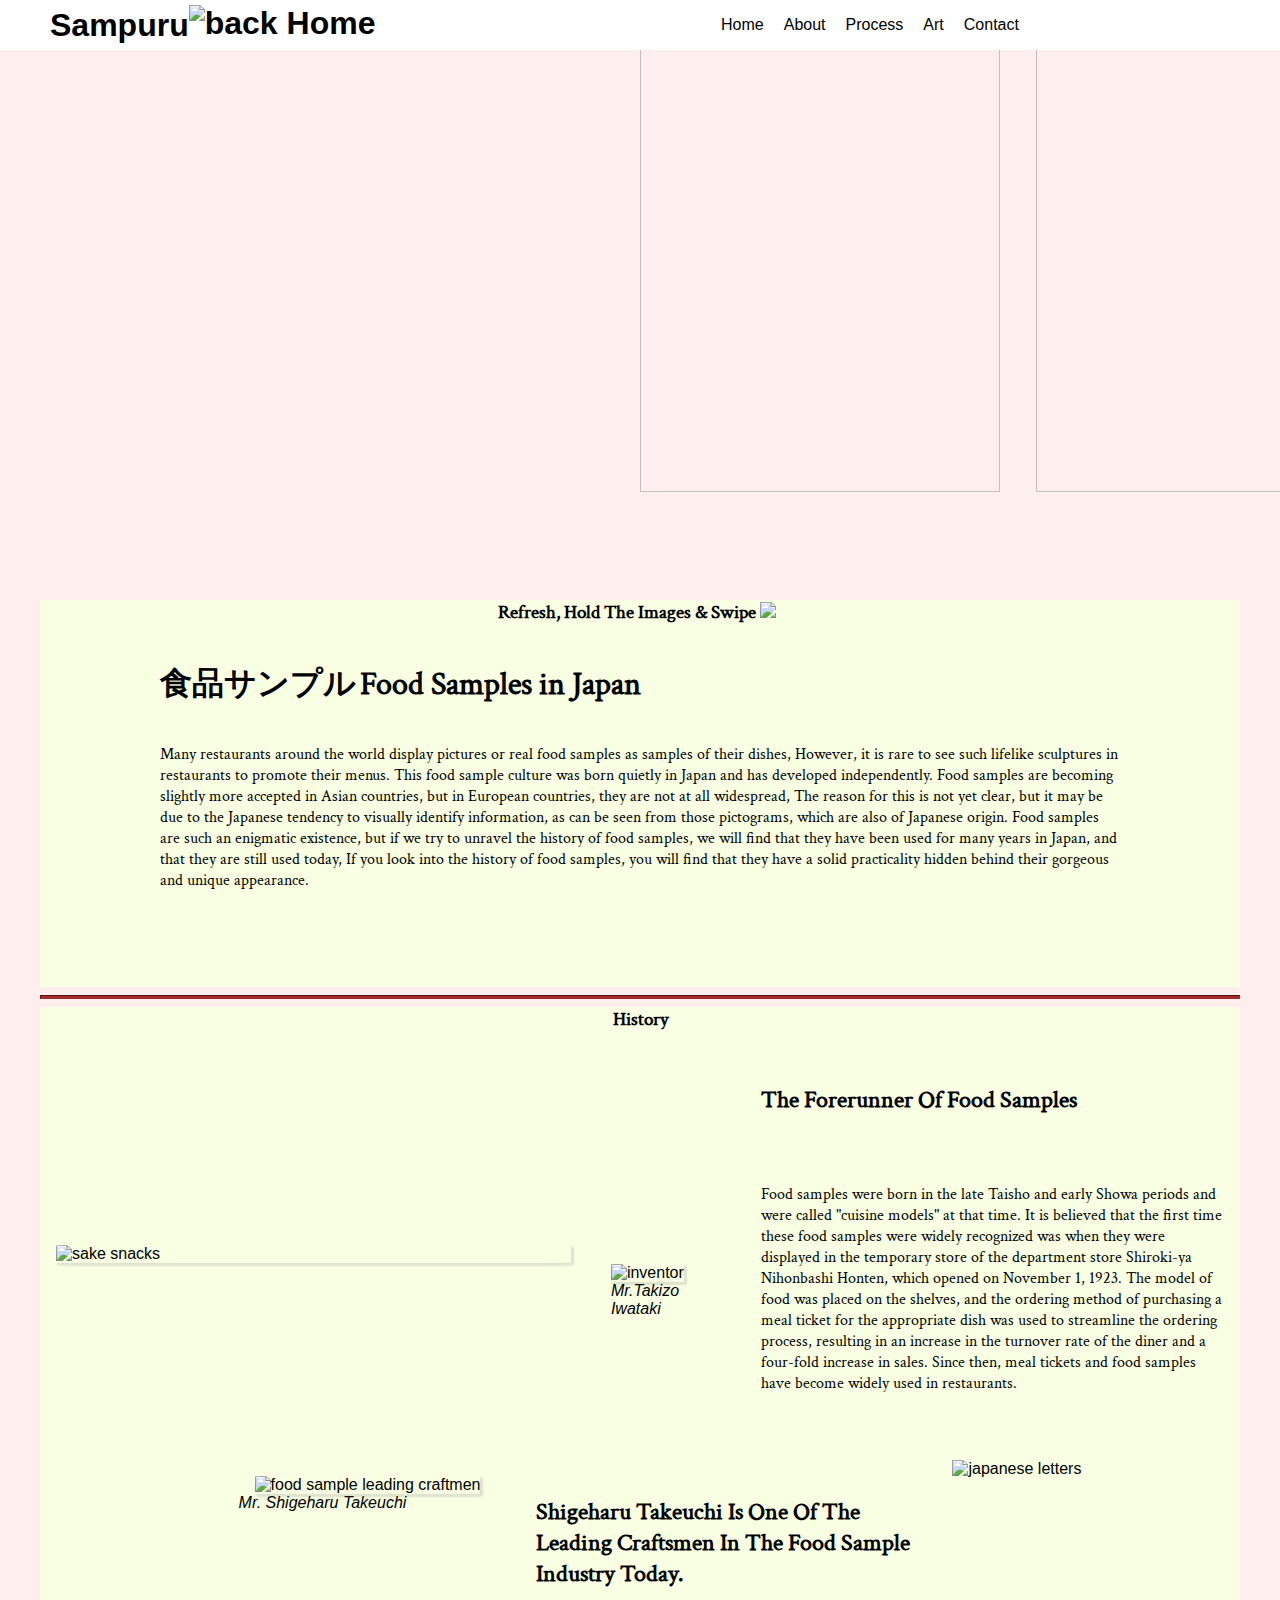
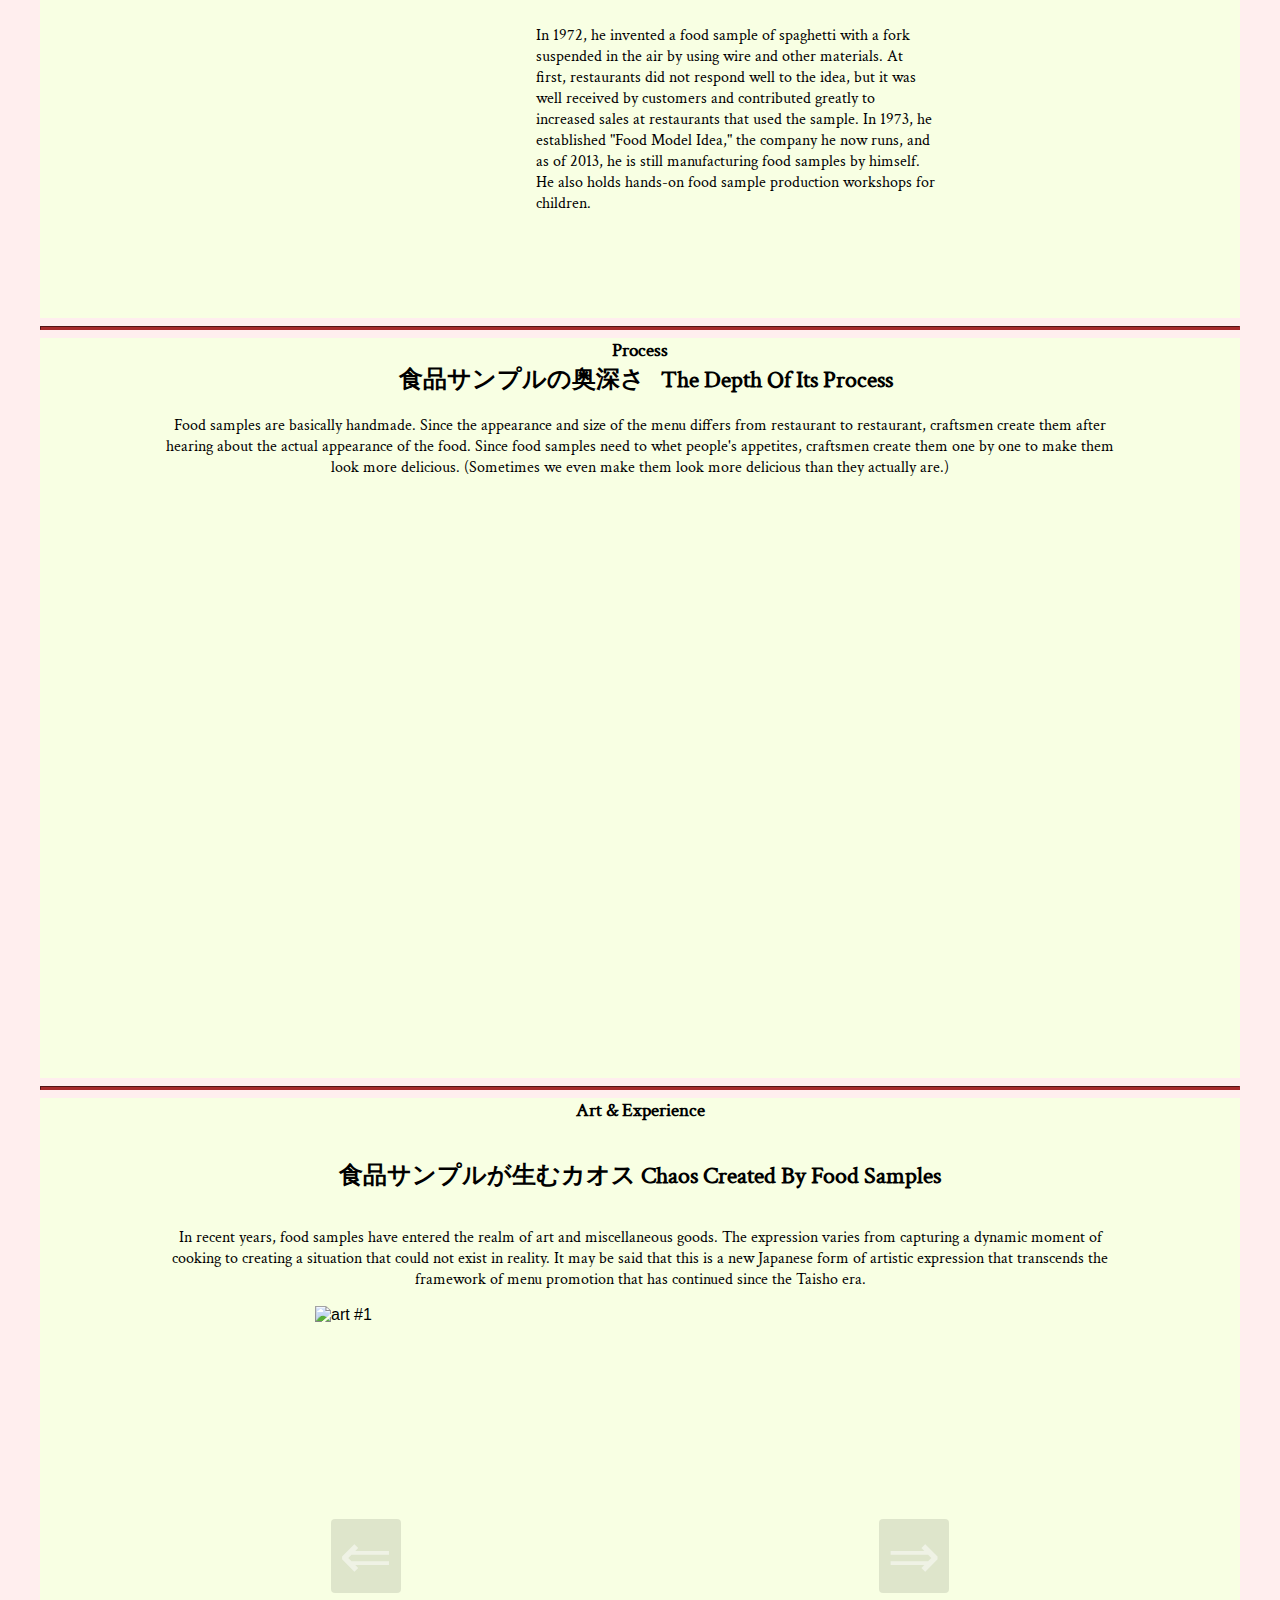
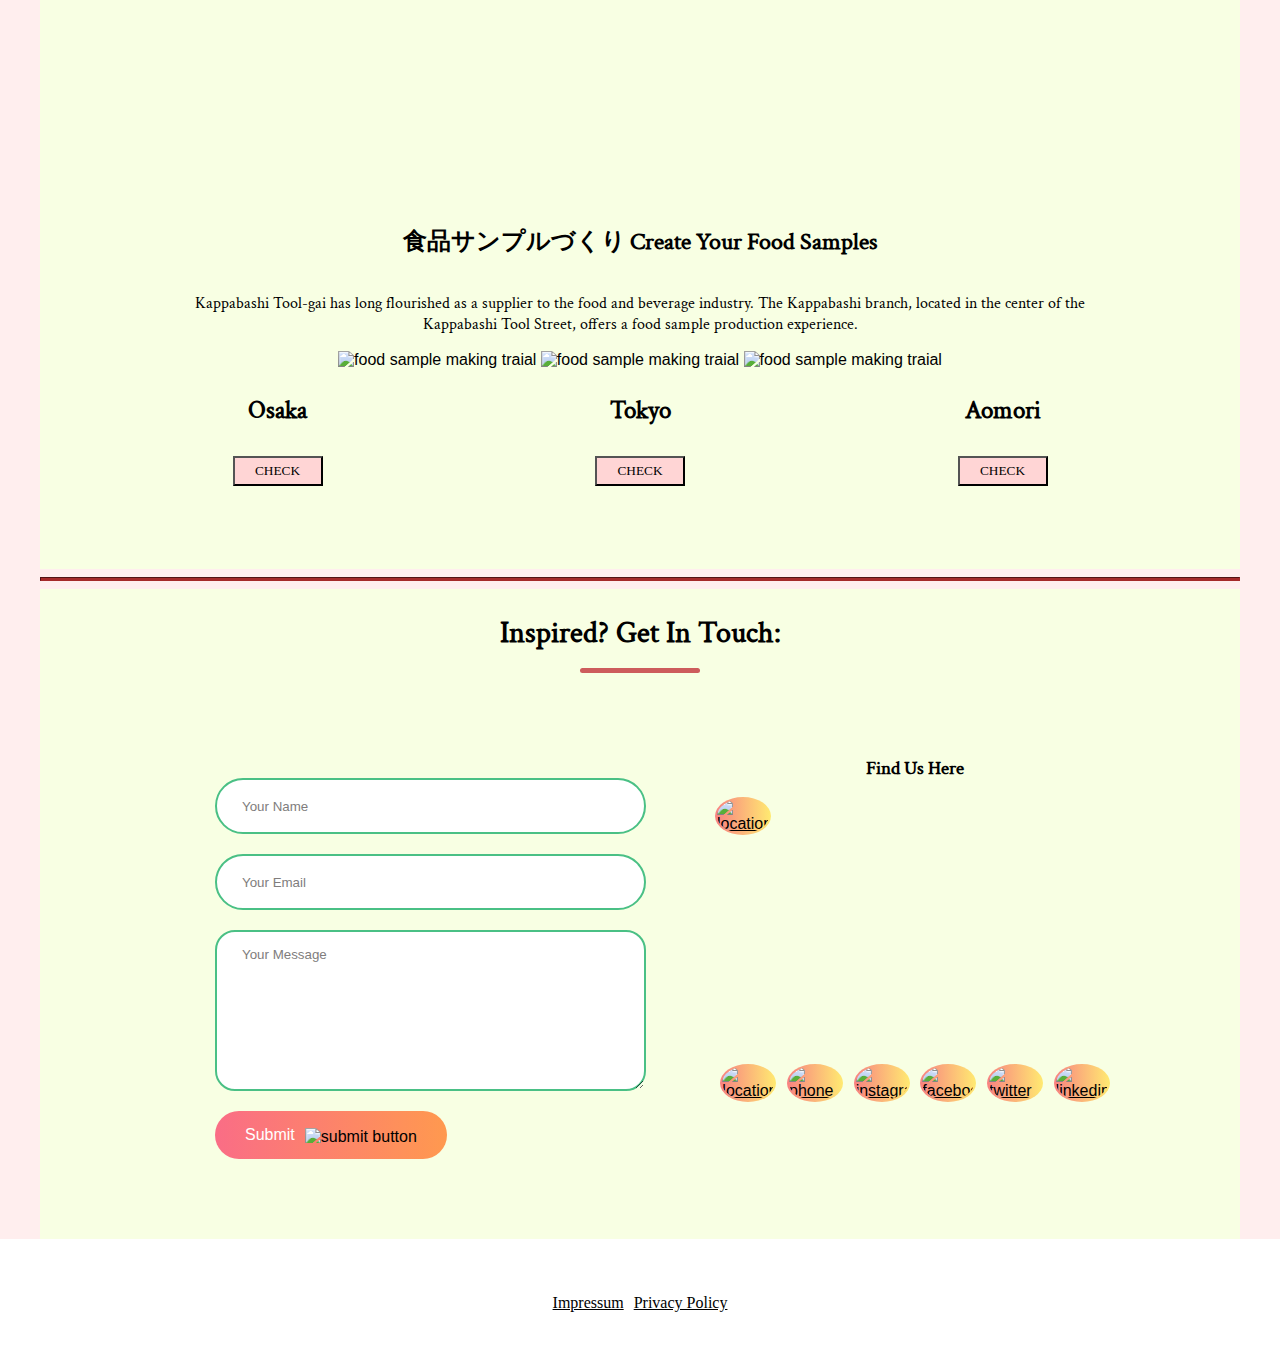
==== Project April 2024/index.html @ 490f6608 "Add files via upload" ====
<!DOCTYPE html>
<html lang="en-jp">

<head>
    <title>Japanese Food Samples</title>
    <!-- meta -->
    <meta charset="UTF-8">
    <meta name="description" content="Das ist ein Html/Css Basis Template.">
    <meta name="keywords" content="HTML, CSS, Template, Basic, Easy, Website">
    <meta name="author" content="Megumi">
    <meta name="robots" content="">
    <meta name="viewport" content="width=device-width, initial-scale=1">
    <!-- external -->
    <link rel="stylesheet" href="https://www.flaticon.com/">
    <link rel="stylesheet" href="https://cdnjs.cloudflare.com/ajax/libs/font-awesome/4.7.0/css/font-awesome.min.css">
    <link rel="icon" type="image/x-icon" href="../media/icons/sushiicon.png">
    <!-- mine -->
    <link rel="stylesheet" href="main.css">



</head>

<body>

    <div class="mainView">

        <!-- ###################-HEADER VIEW-############################## -->


        <div class="navigationView">
            <a href="#home" class="backHome">
                <h1 class="title-wrap">Sampuru<img class="logo" src="../media/icons/pancake_logo.png"
                        title="back Home" />
                </h1>
            </a>
            <div class="navView">
                <ul class="navBarName">
                    <li><a href="#home">home</a></li>
                    <li><a href="#about">about</a></li>
                    <li><a href="#process">process</a></li>
                    <li><a href="#art">art</a></li>
                    <li><a href="#contact">contact</a></li>
                </ul>
            </div>
            <div id="burgerM" class="burgerMenu">
                <i class="fa fa-bars fa-3x"></i>

            </div>
            <script>
                document.getElementById("burgerM").onclick = function () {
                    if (document.getElementById("sideB").style.opacity == "1") {
                        document.getElementById("sideB").style.opacity = "0"
                        document.getElementById("sideB").style.height = "0px"
                    } else {
                        document.getElementById("sideB").style.opacity = "1"
                        document.getElementById("sideB").style.height = "250px"
                    }
                }
            </script>

            <div class="sidebar" id="sideB">
                <ul class="navBarName">
                    <li><a href="#home">home</a></li>
                    <li><a href="#about">about</a></li>
                    <li><a href="#process">process</a></li>
                    <li><a href="#art">art</a></li>
                    <li><a href="#contact">contact</a></li>
                </ul>

            </div>

        </div>
        <a id="home"></a>
        <div class="headerSpace">
            <div id="image-track" data-mouse-down-at="0" data-prev-percentage="0">
                <img
                class="image"
                src="../media/photos/pizza_gallery.jpg"
                draggable="false"
              />
              <img
                class="image"
                src="../media/photos/sushi_gallery.jpg"
                draggable="false"
              />
              <img
                class="image"
                src="../media/photos/tempura_gallery.jpg"
                draggable="false"
              />
              <img
                class="image"
                src="../media/photos/umeboshigohan_gallery.jpg"
                draggable="false"
              />
              <img
                class="image"
                src="../media/photos/panpizza_gallery.jpg"
                draggable="false"
              />
              <img
                class="image"
                src="../media/photos/harumaki_gallery.jpg"
                draggable="false"
              />
              <img
                class="image"
                src="../media/photos/chachu_gallery.jpg"
                draggable="false"
              />
              <img
                class="image"
                src="../media/photos/sample_fish.jpg"
                draggable="false"
              />
              <img
                class="image"
                src="../media/photos/sample_ramen.jpg"
                draggable="false"
              />
            </div>
        </div>

        <button onclick="topFunction()" id="myBtn" title="Go to top"><img
                src="../media/icons/move-up.png"></button>




        <!-- #############-CONTENT: INTRODUCTION-################ -->


        <div class="contentView">
            <!-- <img class="model" src="../Project April 2024/media/photos/spaghetti.png"> -->
            <div class="introText">
                <h3> Refresh, Hold the images & Swipe 
                    <img src="../media/icons/swipe.png">
                
                </h3>

                <h1 id="jp">食品サンプル</h1>
                <h1>Food Samples in Japan</h1>

                <p class="text1">Many restaurants around the world display pictures or real food samples as samples of
                    their dishes,
                    However, it is rare to see such lifelike sculptures in restaurants to promote their menus.
                    This food sample culture was born quietly in Japan and has developed independently.
                    Food samples are becoming slightly more accepted in Asian countries, but in European countries, they
                    are not at all widespread,
                    The reason for this is not yet clear, but it may be due to the Japanese tendency to visually
                    identify information, as can be seen from those pictograms, which are also of Japanese origin.
                    Food samples are such an enigmatic existence, but if we try to unravel the history of food samples,
                    we will find that they have been used for many years in Japan, and that they are still used today,
                    If you look into the history of food samples, you will find that they have a solid practicality
                    hidden behind their gorgeous and unique appearance.</p>
            </div>




        </div>

        <!-- ################-CONTENT1: ABOUT-################### -->
        <hr>
        <div class="contentView">
            <a id="about"></a>
            <h3>History</h3>
            <div class="a1">
                <img id="snacks" src="../media/photos/tsumami_art.png" alt="sake snacks"
                    title="food smaples key chains">

                <div class="history">
                    <figure>
                        <img src="../media/photos/iwasakitakizo.jpg" alt="inventor"
                            title="Mr.Takizo Iwataki">
                        <figcaption><i>Mr.Takizo Iwataki</i>
                    </figure>
                </div>

                <div class="historyText">
                    <h2>The Forerunner of Food Samples</h2>
                    <p>
                        Food samples were born in the late Taisho and early Showa periods and were called "cuisine
                        models" at that time. It is believed that the first time these food samples were widely
                        recognized was when they were displayed in the temporary store of the department store
                        Shiroki-ya Nihonbashi Honten, which opened on November 1, 1923. The model of food was placed on
                        the shelves, and the ordering method of purchasing a meal ticket for the appropriate dish was
                        used to streamline the ordering process, resulting in an increase in the turnover rate of the
                        diner and a four-fold increase in sales. Since then, meal tickets and food samples have become
                        widely used in restaurants.</p>
                </div>
            </div>
            <div class="a2">

                <div class="today">
                    <figure>
                        <img id="mr-takeuchi" src="../media/photos/takeuchisan.jpg"
                            alt="food sample leading craftmen" title="Mr. Shigeharu Takeuchi">
                        <figcaption><i>Mr. Shigeharu Takeuchi</i>
                        </figcaption>
                    </figure>

                </div>

                <div class="todayText">
                    <h2>Shigeharu Takeuchi is one of the leading craftsmen in the food sample industry today.</h2>
                    <p>In 1972, he invented a food sample of spaghetti with a fork suspended in the air by using wire
                        and other materials. At first, restaurants did not respond well to the idea, but it was well
                        received by customers and contributed greatly to increased sales at restaurants that used the
                        sample.
                        In 1973, he established "Food Model Idea," the company he now runs, and as of 2013, he is still
                        manufacturing food samples by himself. He also holds hands-on food sample production workshops
                        for children.</p>

                </div>

                <div class="jpletter">
                    <img src="../media/photos/letter1.png" alt="japanese letters"
                        title="food sample in Japanese">
                </div>

            </div>
        </div>


        <!-- #######3##-CONTENT2: How it's made-############# -->
        <hr>
        <div class="contentView">
            <a id="process"></a>
            <div class="proContainer">
                <div class="proText">
                    <h3>process</h3>
                    <h2 id="jp">食品サンプルの奥深さ　</h2>
                    <h2>The Depth of its Process</h2>
                    <p>Food samples are basically handmade. Since the appearance and size of the menu differs from
                        restaurant to restaurant, craftsmen create them after hearing about the actual appearance of the
                        food.
                        Since food samples need to whet people's appetites, craftsmen create them one by one to make
                        them look more delicious. (Sometimes we even make them look more delicious than they actually
                        are.)
                    </p>

                </div>

                <div class="vidContainer">
                    <!-- <div class="proVideo"> -->
                    <iframe width="284" height="505" src="https://www.youtube.com/embed/1xFpXC3YcsU"
                        title="The process of making a fried rice of food model. Japanese food model making craftsman. #shorts"
                        frameborder="0"
                        allow="accelerometer; autoplay; clipboard-write; encrypted-media; gyroscope; picture-in-picture; web-share"
                        referrerpolicy="strict-origin-when-cross-origin" allowfullscreen></iframe>
                    <!-- </div> -->

                    <iframe width="284" height="505" src="https://www.youtube.com/embed/VxYozSjFWoM"
                        title="Fake food stores in Tokyo, Japan! (Also, a fake food haul) #fakefood #tokyotravel #kappabashi"
                        frameborder="0"
                        allow="accelerometer; autoplay; clipboard-write; encrypted-media; gyroscope; picture-in-picture; web-share"
                        referrerpolicy="strict-origin-when-cross-origin" allowfullscreen></iframe>

                    <iframe width="284" height="505" src="https://www.youtube.com/embed/53or3pxNbFU"
                        title="The process of making a yakisoba of food model. Japanese food model making craftsman. #shorts"
                        frameborder="0"
                        allow="accelerometer; autoplay; clipboard-write; encrypted-media; gyroscope; picture-in-picture; web-share"
                        referrerpolicy="strict-origin-when-cross-origin" allowfullscreen></iframe>
                </div>

            </div>


        </div>
        <!-- ############-CONTENT3: Art & Experience-########## -->
        <hr>
        <div class="contentView">
            <a id="art"></a>
            <div class="artText">
                <h3> Art & Experience</h3>
                <h2 id="jp">食品サンプルが生むカオス</h2>
                <h2>Chaos created by food samples</h2>
                <p>In recent years, food samples have entered the realm of art and miscellaneous goods. The expression
                    varies from capturing a dynamic moment of cooking to creating a situation that could not exist in
                    reality. It may be said that this is a new Japanese form of artistic expression that transcends the
                    framework of menu promotion that has continued since the Taisho era.</p>
            </div>

            <section aria-label="Newest Photos">
                <div class="carousel" data-carousel>
                    <button class="carousel-button prev" data-carousel-button="prev">&#8656;</button>
                    <button class="carousel-button next" data-carousel-button="next">&#8658;</button>
                    <ul data-slides>
                        <li class="slide" data-active>
                            <img src="../media/photos/stew_art.jpg" alt="art #1">
                        </li>

                        <li class="slide">
                            <img src="../media/photos/beans_art.jpg" alt="art #2">
                        </li>

                        <li class="slide">
                            <img src="../media/photos/icedcoffee_art.jpg" alt="art #3">
                        </li>

                        <li class="slide">
                            <img src="../media/photos/soroban_art.jpg" alt="art #4">
                        </li>

                        <li class="slide">
                            <img src="../media/photos/fishbone_art.jpg" alt="art #5">
                        </li>

                        <li class="slide">
                            <img src="../media/photos/keychain_art.jpg" alt="art #6">
                        </li>

                        <li class="slide">
                            <img src="../media/photos/kimchiKeychain_art.jpg" alt="art #7">
                        </li>

                        <li class="slide">
                            <img src="../media/photos/beefdonKeychain_art.jpg" alt="art #7">
                        </li>

                        <li class="slide">
                            <img src="../media/photos/breakfastKeychain_art.jpg" alt="art #8">
                        </li>

                        <li class="slide">
                            <img src="../media/photos/muscles_art.jpg" alt="art #9">
                        </li>


                    </ul>
                </div>
            </section>
            <div class="expText">
                <h2 id="jp">食品サンプルづくり</h2>
                <h2>Create your food samples</h2>
                <p>Kappabashi Tool-gai has long flourished as a supplier to the food and beverage industry. The
                    Kappabashi branch, located in the center of the Kappabashi Tool Street, offers a food sample
                    production experience.</p>
            </div>

            <div class="traialPic">
                <img src="../media/photos/fsTrial1.jpg" alt="food sample making traial">
                <img src="../media/photos/fsTrial2.jpg" alt="food sample making traial">
                <img src="../media/photos/fsTrial3.jpg" alt="food sample making traial">
            </div>
           

            <div class="experience">
              <div class="lesson1">
                    <p>osaka</p>
                    <button type="button">CHECK</button>
                </div>

                <div class="lesson2">
                    <p>tokyo</p>
                    <button type="button">CHECK</button>
                </div>

                <div class="lesson2">
                    <p>aomori</p>
                    <button type="button">CHECK</button>
                </div>


            </div>
        </div>
        <!-- ##############-CONTENT4: Contact-###############-->
        <hr>
        <div class="contentView">

            <a id="contact"></a>


            <div class="contactTitle">
                <h2>Inspired? Get in touch:
                    <hr>
                </h2>
            </div>

            <div class="contactSpace">

                <form action="https://api.web3forms.com/submit" method="POST" class="contactLeft">

                    <input type="hidden" name="access_key" value="5a2b54e3-8874-47d1-b722-90c439535df3">
                    <input type="text" name="name" placeholder="Your Name" class="contactInputs" required>
                    <input type="email" name="email" placeholder="Your Email" class="contactInputs" required>
                    <textarea name="message" placeholder="Your Message" class="contactInputs" required></textarea>
                    <button type="submit">Submit<img src="../media/icons/arrow_icon.png"
                            alt="submit button"></button>
                </form>

                <div class="contactRight">
                    <h3>find us here</h3>

                    <a target="_blank" href="https://maps.app.goo.gl/LDsfx8fhie1JgLWA6"><img class="iconlc"
                            src="../media/icons/location.png" alt="location"></a>
                    <iframe id="gmap"
                        src="https://www.google.com/maps/embed?pb=!1m18!1m12!1m3!1d1249.2458227409982!2d6.778574604994819!3d51.22843974979063!2m3!1f0!2f0!3f0!3m2!1i1024!2i768!4f13.1!3m3!1m2!1s0x47b8ca2177472727%3A0xbdf7597a413f7179!2sHofgarten!5e0!3m2!1sen!2sde!4v1714910920244!5m2!1sen!2sde"
                        width="300" height="225" style="border:0;" allowfullscreen="" loading="lazy"
                        referrerpolicy="no-referrer-when-downgrade"></iframe>

                    <div class="sns">
                        <a target="_blank" href="https://maps.app.goo.gl/LDsfx8fhie1JgLWA6"
                        ><img
                          class="iconlc"
                          src="../media/icons//location.png"
                          alt="location"
                      /></a>
            
                      <a target="_blank" href="tel:9051290512"
                        ><img class="iconph" src="../media/icons//phone.png" alt="phone"
                      /></a>
            
                      <a
                        target="_blank"
                        href="https://www.instagram.com/reel/C23k1TWPdwj/?igsh=MWpiMm9qczY0NWZucw%3D%3D"
                      >
                        <img
                          class="iconig"
                          src="../media/icons/instagram.png"
                          alt="instagram"
                      /></a>
            
                      <a target="_blank" href="https://www.facebook.com/">
                        <img
                          class="iconfb"
                          src="../media/icons/facebook.png"
                          alt="facebook"
                      /></a>
            
                      <a target="_blank" href="https://twitter.com/?lang=en">
                        <img class="icontw" src="../media/icons/twitter.png" alt="twitter"
                      /></a>
            
                      <a target="_blank" href="https://www.linkedin.com/">
                        <img
                          class="iconin"
                          src="../media/icons/linkedin.png"
                          alt="linkedin"
                      /></a>
                    </div>

                </div>
            </div>

        </div>


    </div>


    <!-- ##############-FOOTER VIEW-################## -->
    <div class="footerView">


        <div class="contentRow">
            <a id="footertxt" href="./indeximpressum.html" target="_blank">Impressum</a>
            <a id="footertxt" href="./indexprivacy.html" target="_blank">Privacy Policy</a>
        </div>

    </div>

    <script src="script.js"></script>

</body>

</html>
---- Project April 2024/main.css ----
/*********-default-**********/
* {
    font-family: Verdana, Geneva, Tahoma, sans-serif;
    color: rgb(0, 0, 0);
}

html {
    scroll-behavior: smooth;
}

html,
body {
    margin: 0;
    padding: 0;
}

ul {
    padding: 0;
    margin: 0;
    list-style-type: none;
}


body {
    background-color: #ffeeee;
}

@font-face {
    font-family: 'Crimson';
    src: url(../font/Crimson_Text/CrimsonText-Regular.ttf);
}

/**************************/
.mainView {
    max-width: 1200px;
    min-height: 1500px;
    margin: auto;

    /*border:1px solid gray;*/
}

hr {
    height: 2px;
    background-color: brown;
    border-color: brown;
}


#myBtn {
    display: none;
    position: fixed;
    bottom: 20px;
    left: 20px;
    z-index: 1000;

    border: none;
    background-color: transparent;
    outline: none;
    cursor: pointer;
    padding: 15px;
    border-radius: 4px;
}

#myBtn img {
    width: 30px;
}

#myBtn:hover {
    background-color: #84ffde;
    border: 2px solid #ffd754;
}

@media screen and (max-width: 430px) {
    #myBtn {
        width: 20px;
        bottom: 10px;
        left: 10px;
        background-color: transparent;
        border: none;

    }

    #myBtn img {
        width: 20px;

    }

    #myBtn:hover {
        background-color: transparent;
    }
}

/*-----------------------*/

.title-wrap {
    margin-left: 50px;
    display: flex;
    justify-content: center;
    align-items: center;

}

#headertxt {
    font-size: 50px;
    display: block;

}


.logo {
    display: block;
    height: 40px;
}

.headerSpace {
    width: 95%;
    height: 600px;
    position: relative;
    place-content: inherit;
    margin: auto;
    top: 0;
    left: 0;
}

.introText {

    margin: auto;
    max-width: 80%;
}

.introText h1 {
    display: inline-block;
    font-family: 'Crimson';

}

.model img {
    width: 200px;
    height: 100px;
}

.introText img {
    width: 23px;
}

.introText h3 img {
    display: inline-block;

}



#image-track {
    display: flex;
    gap: 4vmin;
    position: absolute;
    left: 50%;
    top: 40%;
    transform: translate(0%, -50%);
    user-select: none;
    /* -- Prevent image highlighting -- */
}

#image-track>.image {
    width: 40vmin;
    height: 56vmin;
    object-fit: cover;
    object-position: 100% center;
}

@media screen and (max-width: 430px) {
    #image-track {
        display: none;
    }

    .headerSpace {
        height: 10px;
    }
}

/*-----------------------*/
.navigationView {
    z-index: 1000;
    width: 100%;
    height: 50px;
    background-color: rgb(255, 255, 255);
    position: fixed !important;
    top: 0px;
    left: 0px;
    display: flex;
    justify-content: space-between;
    align-items: center;
}

.navigationView a {
    text-decoration: none;
    offset-anchor: auto;

}

.burgerMenu {
    width: 50px;
    height: 50px;
    position: relative;
    z-index: 1;
}

.sidebar {
    position: fixed;
    z-index: 1000;
    top: 70px;
    right: 0;
    width: 100px;
    height: max-content;
    background-color: rgb(114, 252, 156);
    opacity: 0;
    transition: all 1s;
    overflow: hidden;
}

.sidebar .navBarName {
    flex-direction: column;
    text-transform: capitalize;
    padding: 0.5rem;

}

@media all and (max-width: 700px) {
    .burgerMenu {
        display: block;
    }

    .navView {
        display: none;
    }
}

@media all and (min-width: 700px) and (max-width: 2000px) {
    .burgerMenu {
        display: none;
    }

}



.navView {
    width: 800px;
    margin: 10px;
    text-transform: capitalize;
}

.navBarName {
    width: 100%;
    display: flex;
    justify-content: center;

}

.navBarName li {
    margin: 5px 10px 5px 10px;
}

.navBarName li a {
    text-decoration: none;
    color: rgb(0, 0, 0);
    padding-bottom: 5px;
    transition: all 0.3s;
}

.navBarName li a:hover {
    color: #fb4465;
    background-color: lightcyan;
    border-radius: 30%;
}

/**/
.menuActive {
    color: palevioletred !important;
}








.contentView {
    width: 100%;
    height: max-content;
    padding-bottom: 5rem;
    background-color: rgb(248, 255, 227);

}

/*----CONTENT1 : ABOUT----*/

h3 {
    text-align: center;
    margin: auto;
    margin-bottom: 1rem;
}

.a1,
.history,
.a2 {
    display: flex;
    justify-content: center;
    margin: auto;
    top: 0;
    left: 0;
    position: relative;

}


#snacks {
    width: 50%;
    height: 50%;
    margin: auto;
    margin-left: 1rem;
    max-width: 60%;
    max-height: 60%;
    box-shadow: 2px 2px 2px 1px rgba(116, 116, 116, 0.2);

    border-radius: 3%;
}

.historyText,
.todayText {
    padding: 1rem;
    display: grid;
    position: relative;
    /* box-shadow: 2px 2px 2px 2px rgba(116, 116, 116, 0.2);
    border-radius: 3%; */
    text-overflow: ellipsis;
    overflow-y: auto;
}

.history img {
    max-width: 150px;
    max-height: 230px;
    margin-top: 75px;
    margin-right: 1%;
    box-shadow: 2px 2px 2px 1px rgba(116, 116, 116, 0.2);
    border-radius: 3%;
}


.historyText {
    width: 540px;
    height: 380px;
}

.today {
    float: left;
}

.todayText {
    width: 400px;
    height: 346px;
}

.today #mr-takeuchi {
    max-width: 247px;
    max-height: 346px;
    margin-left: 1rem;
    box-shadow: 2px 2px 2px 1px rgba(116, 116, 116, 0.2);
    border-radius: 3%;

}

.jpletter img {
    max-width: 247px;
    max-height: 346px;
}

@media screen and (min-width: 360px) and (max-width: 850px) {

    .a1,
    .a2 {
        display: table-row;
        text-align: center;
        margin-top: 0;
        margin-bottom: 0;
    }

    .historyText,
    .todayText {
        text-overflow: none;
        overflow-y: none;
        width: 80%;

    }

    .text1 {
        width: 90%;
    }

}



/*------CONTENT2: How it's made-----*/

h3,
h2 {
    text-transform: capitalize;
    font-family: 'Crimson';
}



#jp {
    font-family: 'Yu Mincho Pr6 W53', 'Yu Mincho Light', 'YuMincho', 'Yu Mincho', '游明朝体', 'ヒラギノ明朝 ProN', 'Hiragino Mincho ProN', 'ＭＳ Ｐ明朝', 'MS PMincho', serif !important;
}

.proText h3 {
    margin-bottom: -20px;
}

h2 {
    display: inline-block;
}

.proText,
.artText,
.expText {
    text-align: center;
    margin: auto;

}

.expText,
.artText,
.proText p {
    max-width: 80%;
    top: 0;
    left: 0;
    margin: auto;

}

p {
    font-family: 'Crimson';
}


.vidContainer {
    margin: auto;
    margin-top: 15px;
    top: 0;
    left: 20px;
    display: flex;
    justify-content: space-evenly;

}



.vidContainer .proVideo iframe {
    position: absolute;

    transition: all 0.4s;

}


.vidContainer .proVideo iframe:hover {
    color: rgba(255, 255, 255, 0.5);
    cursor: pointer;
}


#processVid video {
    width: 100%;
    position: absolute;
    top: 200px;
    left: 0;
}

#processVid video {
    max-width: 100%;
    height: auto;
    display: inline-block;
}

@media screen and (min-width: 360px) and (max-width: 850px) {
    .proText {
        margin-bottom: 10px;
    }

    .vidContainer {
        margin: auto;
        top: 0;
        left: 0;
        text-align: center;
        display: table-row;
    }
}


.carousel {
    width: 650px;
    height: 500px;
    position: relative;
    margin-right: auto;
    margin-left: auto;
}


.carousel>ul {
    margin: 0;
    padding: 0;
    list-style: none;
}

.slide {
    position: absolute;
    inset: 0;
    opacity: 0;
    transition: 200ms opacity ease-in-out;
    transition-delay: 200ms;
}

.slide>img {
    display: block;
    width: 100%;
    height: 100%;
    /* object-fit: cover; */
    /* object-position: center; */

}

.slide[data-active] {
    opacity: 1;
    z-index: 1;
    transition-delay: 0ms;
}

.carousel-button {
    position: absolute;
    z-index: 2;
    background: none;
    border: none;
    font-size: 4rem;
    top: 50%;
    transform: translateY(-50%);
    color: rgba(255, 255, 255, .5);
    cursor: pointer;
    border-radius: .25rem;
    padding: 0 .5rem;
    background-color: rgba(0, 0, 0, .1);
}

.carousel-button:hover,
.carousel-button:focus {
    color: white;
    background-color: rgba(0, 0, 0, .2);
}

.carousel-button:focus {
    outline: 1px solid black;
}

.carousel-button.prev {
    left: 1rem;
}

.carousel-button.next {
    right: 1rem;
}

@media screen and (max-width: 430px) {
    .carousel {
        width: 430px;
        height: 300px;
    }
}


.expText {
    text-align: center;
}

.experience {
    display: flex;
    justify-content: space-evenly;
}



.lesson1,
.lesson2,
.lesson3 {
    font-size: 25px;
    font-weight: 600;
    text-transform: capitalize;
    margin-bottom: 20px;
    width: 250px;
    height: 100px;
    background-image: url('../media/icons/wave_small.png');
    text-align: center;
    align-content: center;
    position: relative;
    z-index: 100;

}

.traialPic {
    position: relative;
    margin: 0;
    text-align: center;
    

}

.traialPic img {
    
    width: 250px;
    height: 180px;
}


.experience button {
    width: 90px;
    height: 30px;
    z-index: 100;
    background-color: #ffd5d5;
    border-color: 2px solid brown;
    font-family: 'Teachers';
    transition: 200ms ease-in-out;
}

.experience button:hover {
    background-color: #ffd754;

    text-decoration: underline;
}


/*----------CONTACT-------------*/

.contactSpace {
    display: flex;
    justify-content: center;
    align-items: center;
    position: relative;
}


.contactTitle {
    text-align: center;
    margin: auto;
}

.contactTitle h2 {
    font-weight: 600;
    color: rgb(0, 0, 0);
    font-size: 30px;
    margin-bottom: 5px;

}

.contactTitle hr {
    border: none;
    width: 120px;
    height: 5px;
    background-color: indianred;
    border-radius: 10px;
    margin-bottom: 20px;
}


form {
    width: 500px;
    height: 800px;
    display: flex;
    margin-left: 50px;
}




.contactLeft {
    height: max-content;
    padding-top: 5rem;
    display: flex;
    align-items: start;
    flex-direction: column;
    gap: 20px;
}


.contactInputs {
    width: 400px;
    height: 50px;
    border: 2px solid #4ac085;
    outline: none;
    padding-left: 25px;
    font-weight: 500;
    color: #565656;
    border-radius: 50px;
}



.contactSpace textarea {
    height: 140px;
    padding-top: 15px;
    border-radius: 20px;
}

.contactInputs:focus {
    border: 2px solid #ff994f;
}

.contactInputs::placeholder {
    color: rgb(128, 125, 125);
}

.contactLeft button {
    display: flex;
    align-items: center;
    padding: 15px 30px;
    font-size: 16px;
    color: #fff;
    gap: 10px;
    border: none;
    border-radius: 50px;
    background: linear-gradient(270deg, #ff994f, #fa6d86);
    cursor: pointer;
}

.contactLeft button:hover {
    background: linear-gradient(270deg, #4fa1ff, #6dfab3);


}



.contactLeft button img {
    height: 15px;
}

.contactRight {
    position: relative;
    width: 400px;
    height: max-content;
}

.contactRight a {
    margin: auto;
    top: 0;
    left: 0;
}

#gmap iframe {
    height: 100%;
    width: 100%;
    margin: auto;
    left: 0;
    top: 0;
    position: absolute;
}



.contactRight img {
    width: 52px;
    display: grid;
    padding: 2px;
    background: linear-gradient(270deg, #ffea71, #f88181);
    border-radius: 50%;
}

.contactRight img:hover {
    background: linear-gradient(270deg, #4fa1ff, #6dfab3);
    border-radius: 50%;
    width: 60px;

}



.sns {
    display: flex;
    margin: auto;
    top: 0;
    left: 0;
}



@media screen and (min-width: 360px) and (max-width: 850px) {
    .contactSpace {
        display: table-row;
  
    }
}

@media screen and (min-width: 360px) and (max-width: 450px)  {
    form {
        width: 300px;
        height: 480px;

    }

    .contactInputs {
        width: 240px;
        height: 40px;
    }

    .contactRight {
        margin-top: 20px;
    }

    .contactRight img {
        width: 40px;
    }
}



.contentRow {
    display: flex;
    justify-content: center;
    flex-wrap: wrap;
    margin-bottom: 10px;
}

.contentRow a:hover {
    color: #fb4465;
    background-color: lightcyan;
    border-radius: 30%;
}


/*-----------FOOTER------------*/
.footerView {
    width: 100%;
    height: 60px;
    background-color: rgb(255, 255, 255);
    padding-top: 50px;
}


.footerView a {
    font-family: 'Teachers';
    color: rgb(0, 0, 0);
    margin: 5px;
}
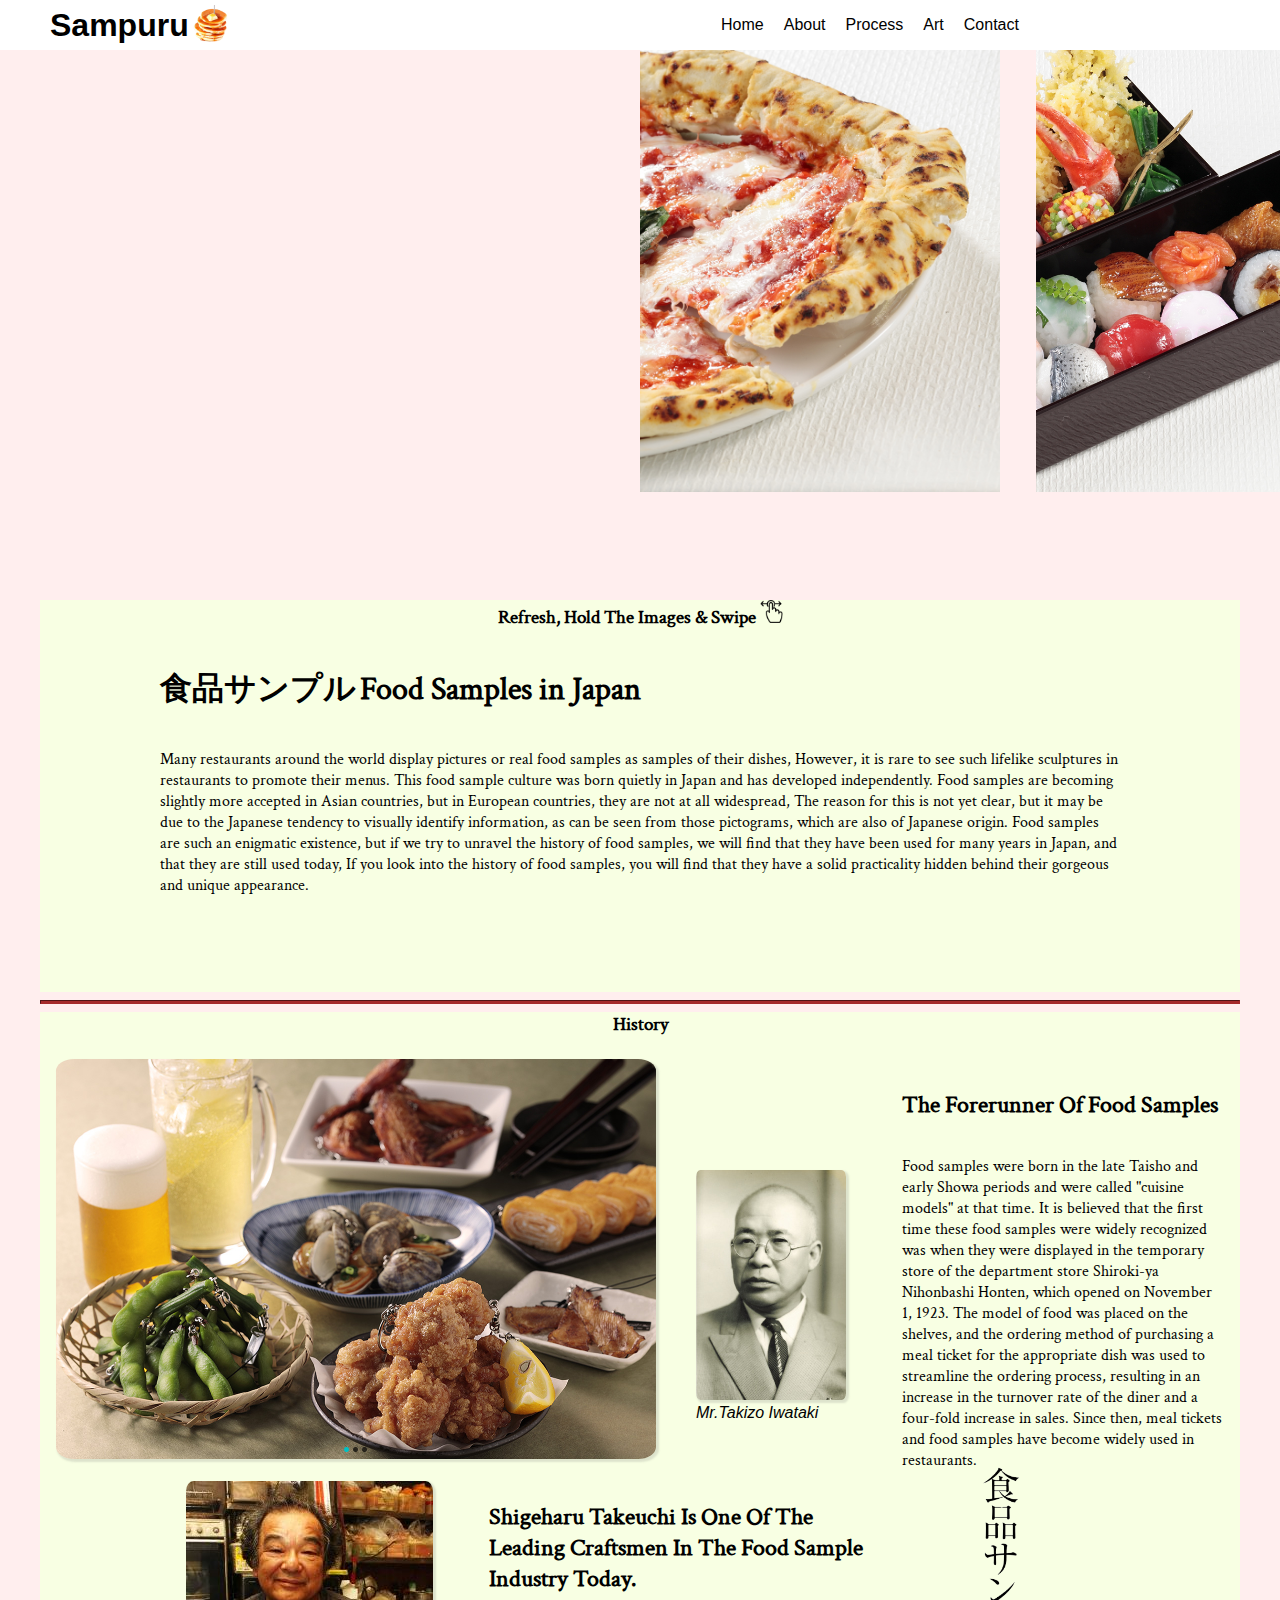
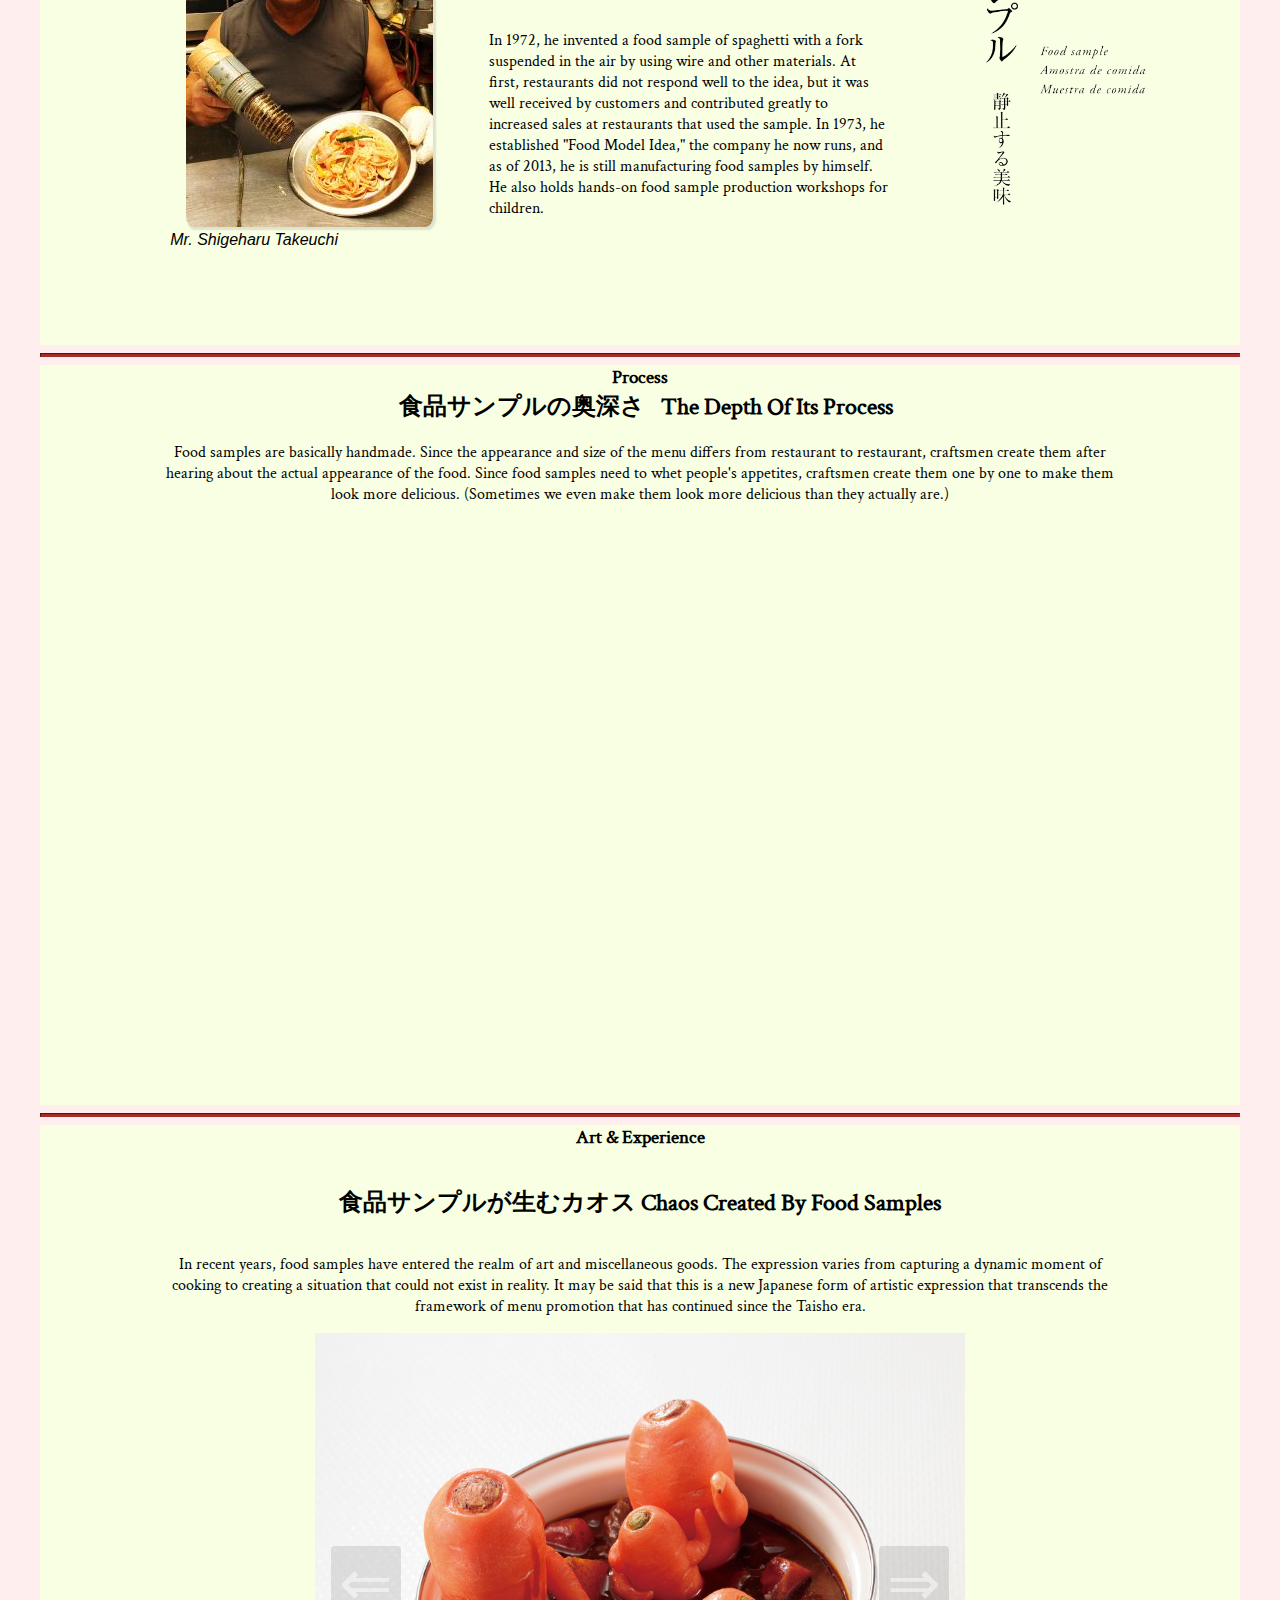
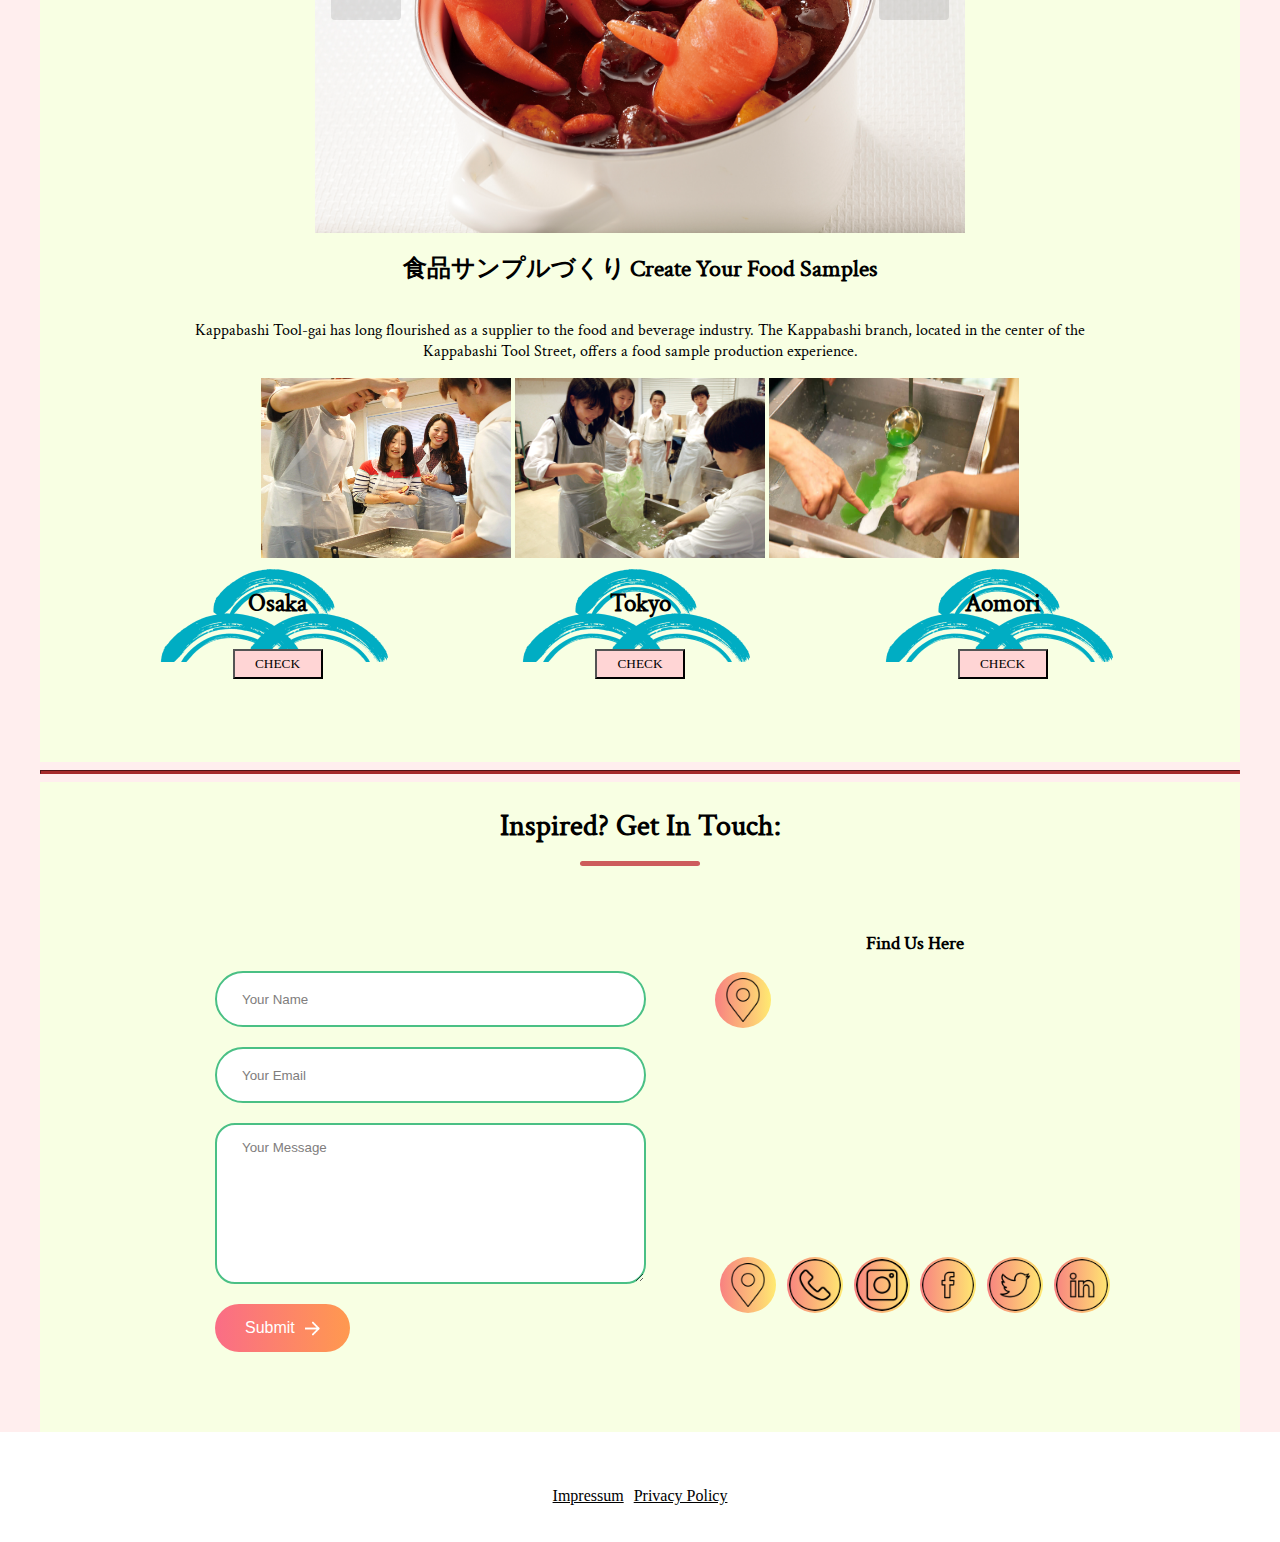
==== commit 4ce60ae9: "Add files via upload" ====
--- a/Project April 2024/index.html
+++ b/Project April 2024/index.html
@@ -13,7 +13,7 @@
     <!-- external -->
     <link rel="stylesheet" href="https://www.flaticon.com/">
     <link rel="stylesheet" href="https://cdnjs.cloudflare.com/ajax/libs/font-awesome/4.7.0/css/font-awesome.min.css">
-    <link rel="icon" type="image/x-icon" href="../media/icons/sushiicon.png">
+    <link rel="icon" type="image/x-icon" href="media/icons/sushiicon.png">
     <!-- mine -->
     <link rel="stylesheet" href="main.css">
 
@@ -30,7 +30,7 @@
 
         <div class="navigationView">
             <a href="#home" class="backHome">
-                <h1 class="title-wrap">Sampuru<img class="logo" src="../media/icons/pancake_logo.png"
+                <h1 class="title-wrap">Sampuru<img class="logo" src="media/icons/pancake_logo.png"
                         title="back Home" />
                 </h1>
             </a>
@@ -76,54 +76,54 @@
             <div id="image-track" data-mouse-down-at="0" data-prev-percentage="0">
                 <img
                 class="image"
-                src="../media/photos/pizza_gallery.jpg"
-                draggable="false"
-              />
-              <img
-                class="image"
-                src="../media/photos/sushi_gallery.jpg"
-                draggable="false"
-              />
-              <img
-                class="image"
-                src="../media/photos/tempura_gallery.jpg"
-                draggable="false"
-              />
-              <img
-                class="image"
-                src="../media/photos/umeboshigohan_gallery.jpg"
-                draggable="false"
-              />
-              <img
-                class="image"
-                src="../media/photos/panpizza_gallery.jpg"
-                draggable="false"
-              />
-              <img
-                class="image"
-                src="../media/photos/harumaki_gallery.jpg"
-                draggable="false"
-              />
-              <img
-                class="image"
-                src="../media/photos/chachu_gallery.jpg"
-                draggable="false"
-              />
-              <img
-                class="image"
-                src="../media/photos/sample_fish.jpg"
-                draggable="false"
-              />
-              <img
-                class="image"
-                src="../media/photos/sample_ramen.jpg"
+                src="media/photos/pizza_gallery.jpg"
+                draggable="false"
+              />
+              <img
+                class="image"
+                src="media/photos/sushi_gallery.jpg"
+                draggable="false"
+              />
+              <img
+                class="image"
+                src="media/photos/tempura_gallery.jpg"
+                draggable="false"
+              />
+              <img
+                class="image"
+                src="media/photos/umeboshigohan_gallery.jpg"
+                draggable="false"
+              />
+              <img
+                class="image"
+                src="media/photos/panpizza_gallery.jpg"
+                draggable="false"
+              />
+              <img
+                class="image"
+                src="media/photos/harumaki_gallery.jpg"
+                draggable="false"
+              />
+              <img
+                class="image"
+                src="media/photos/chachu_gallery.jpg"
+                draggable="false"
+              />
+              <img
+                class="image"
+                src="media/photos/sample_fish.jpg"
+                draggable="false"
+              />
+              <img
+                class="image"
+                src="media/photos/sample_ramen.jpg"
                 draggable="false"
               />
             </div>
         </div>
 
         <button onclick="topFunction()" id="myBtn" title="Go to top"><img
-                src="../media/icons/move-up.png"></button>
+                src="media/icons/move-up.png"></button>
 
 
 
@@ -132,10 +132,10 @@
 
 
         <div class="contentView">
-            <!-- <img class="model" src="../Project April 2024/media/photos/spaghetti.png"> -->
+            <!-- <img class="model" src="/Project April 2024media/photos/spaghetti.png"> -->
             <div class="introText">
                 <h3> Refresh, Hold the images & Swipe 
-                    <img src="../media/icons/swipe.png">
+                    <img src="media/icons/swipe.png">
                 
                 </h3>
 
@@ -167,12 +167,12 @@
             <a id="about"></a>
             <h3>History</h3>
             <div class="a1">
-                <img id="snacks" src="../media/photos/tsumami_art.png" alt="sake snacks"
+                <img id="snacks" src="media/photos/tsumami_art.png" alt="sake snacks"
                     title="food smaples key chains">
 
                 <div class="history">
                     <figure>
-                        <img src="../media/photos/iwasakitakizo.jpg" alt="inventor"
+                        <img src="media/photos/iwasakitakizo.jpg" alt="inventor"
                             title="Mr.Takizo Iwataki">
                         <figcaption><i>Mr.Takizo Iwataki</i>
                     </figure>
@@ -195,7 +195,7 @@
 
                 <div class="today">
                     <figure>
-                        <img id="mr-takeuchi" src="../media/photos/takeuchisan.jpg"
+                        <img id="mr-takeuchi" src="media/photos/takeuchisan.jpg"
                             alt="food sample leading craftmen" title="Mr. Shigeharu Takeuchi">
                         <figcaption><i>Mr. Shigeharu Takeuchi</i>
                         </figcaption>
@@ -216,7 +216,7 @@
                 </div>
 
                 <div class="jpletter">
-                    <img src="../media/photos/letter1.png" alt="japanese letters"
+                    <img src="media/photos/letter1.png" alt="japanese letters"
                         title="food sample in Japanese">
                 </div>
 
@@ -248,20 +248,20 @@
                     <iframe width="284" height="505" src="https://www.youtube.com/embed/1xFpXC3YcsU"
                         title="The process of making a fried rice of food model. Japanese food model making craftsman. #shorts"
                         frameborder="0"
-                        allow="accelerometer; autoplay; clipboard-write; encrypted-media; gyroscope; picture-in-picture; web-share"
+                        allow="accelerometer; autoplay; clipboard-write; encryptedmedia; gyroscope; picture-in-picture; web-share"
                         referrerpolicy="strict-origin-when-cross-origin" allowfullscreen></iframe>
                     <!-- </div> -->
 
                     <iframe width="284" height="505" src="https://www.youtube.com/embed/VxYozSjFWoM"
                         title="Fake food stores in Tokyo, Japan! (Also, a fake food haul) #fakefood #tokyotravel #kappabashi"
                         frameborder="0"
-                        allow="accelerometer; autoplay; clipboard-write; encrypted-media; gyroscope; picture-in-picture; web-share"
+                        allow="accelerometer; autoplay; clipboard-write; encryptedmedia; gyroscope; picture-in-picture; web-share"
                         referrerpolicy="strict-origin-when-cross-origin" allowfullscreen></iframe>
 
                     <iframe width="284" height="505" src="https://www.youtube.com/embed/53or3pxNbFU"
                         title="The process of making a yakisoba of food model. Japanese food model making craftsman. #shorts"
                         frameborder="0"
-                        allow="accelerometer; autoplay; clipboard-write; encrypted-media; gyroscope; picture-in-picture; web-share"
+                        allow="accelerometer; autoplay; clipboard-write; encryptedmedia; gyroscope; picture-in-picture; web-share"
                         referrerpolicy="strict-origin-when-cross-origin" allowfullscreen></iframe>
                 </div>
 
@@ -289,43 +289,43 @@
                     <button class="carousel-button next" data-carousel-button="next">&#8658;</button>
                     <ul data-slides>
                         <li class="slide" data-active>
-                            <img src="../media/photos/stew_art.jpg" alt="art #1">
-                        </li>
-
-                        <li class="slide">
-                            <img src="../media/photos/beans_art.jpg" alt="art #2">
-                        </li>
-
-                        <li class="slide">
-                            <img src="../media/photos/icedcoffee_art.jpg" alt="art #3">
-                        </li>
-
-                        <li class="slide">
-                            <img src="../media/photos/soroban_art.jpg" alt="art #4">
-                        </li>
-
-                        <li class="slide">
-                            <img src="../media/photos/fishbone_art.jpg" alt="art #5">
-                        </li>
-
-                        <li class="slide">
-                            <img src="../media/photos/keychain_art.jpg" alt="art #6">
-                        </li>
-
-                        <li class="slide">
-                            <img src="../media/photos/kimchiKeychain_art.jpg" alt="art #7">
-                        </li>
-
-                        <li class="slide">
-                            <img src="../media/photos/beefdonKeychain_art.jpg" alt="art #7">
-                        </li>
-
-                        <li class="slide">
-                            <img src="../media/photos/breakfastKeychain_art.jpg" alt="art #8">
-                        </li>
-
-                        <li class="slide">
-                            <img src="../media/photos/muscles_art.jpg" alt="art #9">
+                            <img src="media/photos/stew_art.jpg" alt="art #1">
+                        </li>
+
+                        <li class="slide">
+                            <img src="media/photos/beans_art.jpg" alt="art #2">
+                        </li>
+
+                        <li class="slide">
+                            <img src="media/photos/icedcoffee_art.jpg" alt="art #3">
+                        </li>
+
+                        <li class="slide">
+                            <img src="media/photos/soroban_art.jpg" alt="art #4">
+                        </li>
+
+                        <li class="slide">
+                            <img src="media/photos/fishbone_art.jpg" alt="art #5">
+                        </li>
+
+                        <li class="slide">
+                            <img src="media/photos/keychain_art.jpg" alt="art #6">
+                        </li>
+
+                        <li class="slide">
+                            <img src="media/photos/kimchiKeychain_art.jpg" alt="art #7">
+                        </li>
+
+                        <li class="slide">
+                            <img src="media/photos/beefdonKeychain_art.jpg" alt="art #7">
+                        </li>
+
+                        <li class="slide">
+                            <img src="media/photos/breakfastKeychain_art.jpg" alt="art #8">
+                        </li>
+
+                        <li class="slide">
+                            <img src="media/photos/muscles_art.jpg" alt="art #9">
                         </li>
 
 
@@ -341,9 +341,9 @@
             </div>
 
             <div class="traialPic">
-                <img src="../media/photos/fsTrial1.jpg" alt="food sample making traial">
-                <img src="../media/photos/fsTrial2.jpg" alt="food sample making traial">
-                <img src="../media/photos/fsTrial3.jpg" alt="food sample making traial">
+                <img src="media/photos/fsTrial1.jpg" alt="food sample making traial">
+                <img src="media/photos/fsTrial2.jpg" alt="food sample making traial">
+                <img src="media/photos/fsTrial3.jpg" alt="food sample making traial">
             </div>
            
 
@@ -387,7 +387,7 @@
                     <input type="text" name="name" placeholder="Your Name" class="contactInputs" required>
                     <input type="email" name="email" placeholder="Your Email" class="contactInputs" required>
                     <textarea name="message" placeholder="Your Message" class="contactInputs" required></textarea>
-                    <button type="submit">Submit<img src="../media/icons/arrow_icon.png"
+                    <button type="submit">Submit<img src="media/icons/arrow_icon.png"
                             alt="submit button"></button>
                 </form>
 
@@ -395,7 +395,7 @@
                     <h3>find us here</h3>
 
                     <a target="_blank" href="https://maps.app.goo.gl/LDsfx8fhie1JgLWA6"><img class="iconlc"
-                            src="../media/icons/location.png" alt="location"></a>
+                            src="media/icons/location.png" alt="location"></a>
                     <iframe id="gmap"
                         src="https://www.google.com/maps/embed?pb=!1m18!1m12!1m3!1d1249.2458227409982!2d6.778574604994819!3d51.22843974979063!2m3!1f0!2f0!3f0!3m2!1i1024!2i768!4f13.1!3m3!1m2!1s0x47b8ca2177472727%3A0xbdf7597a413f7179!2sHofgarten!5e0!3m2!1sen!2sde!4v1714910920244!5m2!1sen!2sde"
                         width="300" height="225" style="border:0;" allowfullscreen="" loading="lazy"
@@ -405,12 +405,12 @@
                         <a target="_blank" href="https://maps.app.goo.gl/LDsfx8fhie1JgLWA6"
                         ><img
                           class="iconlc"
-                          src="../media/icons//location.png"
+                          src="media/icons//location.png"
                           alt="location"
                       /></a>
             
                       <a target="_blank" href="tel:9051290512"
-                        ><img class="iconph" src="../media/icons//phone.png" alt="phone"
+                        ><img class="iconph" src="media/icons//phone.png" alt="phone"
                       /></a>
             
                       <a
@@ -419,25 +419,25 @@
                       >
                         <img
                           class="iconig"
-                          src="../media/icons/instagram.png"
+                          src="media/icons/instagram.png"
                           alt="instagram"
                       /></a>
             
                       <a target="_blank" href="https://www.facebook.com/">
                         <img
                           class="iconfb"
-                          src="../media/icons/facebook.png"
+                          src="media/icons/facebook.png"
                           alt="facebook"
                       /></a>
             
                       <a target="_blank" href="https://twitter.com/?lang=en">
-                        <img class="icontw" src="../media/icons/twitter.png" alt="twitter"
+                        <img class="icontw" src="media/icons/twitter.png" alt="twitter"
                       /></a>
             
                       <a target="_blank" href="https://www.linkedin.com/">
                         <img
                           class="iconin"
-                          src="../media/icons/linkedin.png"
+                          src="media/icons/linkedin.png"
                           alt="linkedin"
                       /></a>
                     </div>
